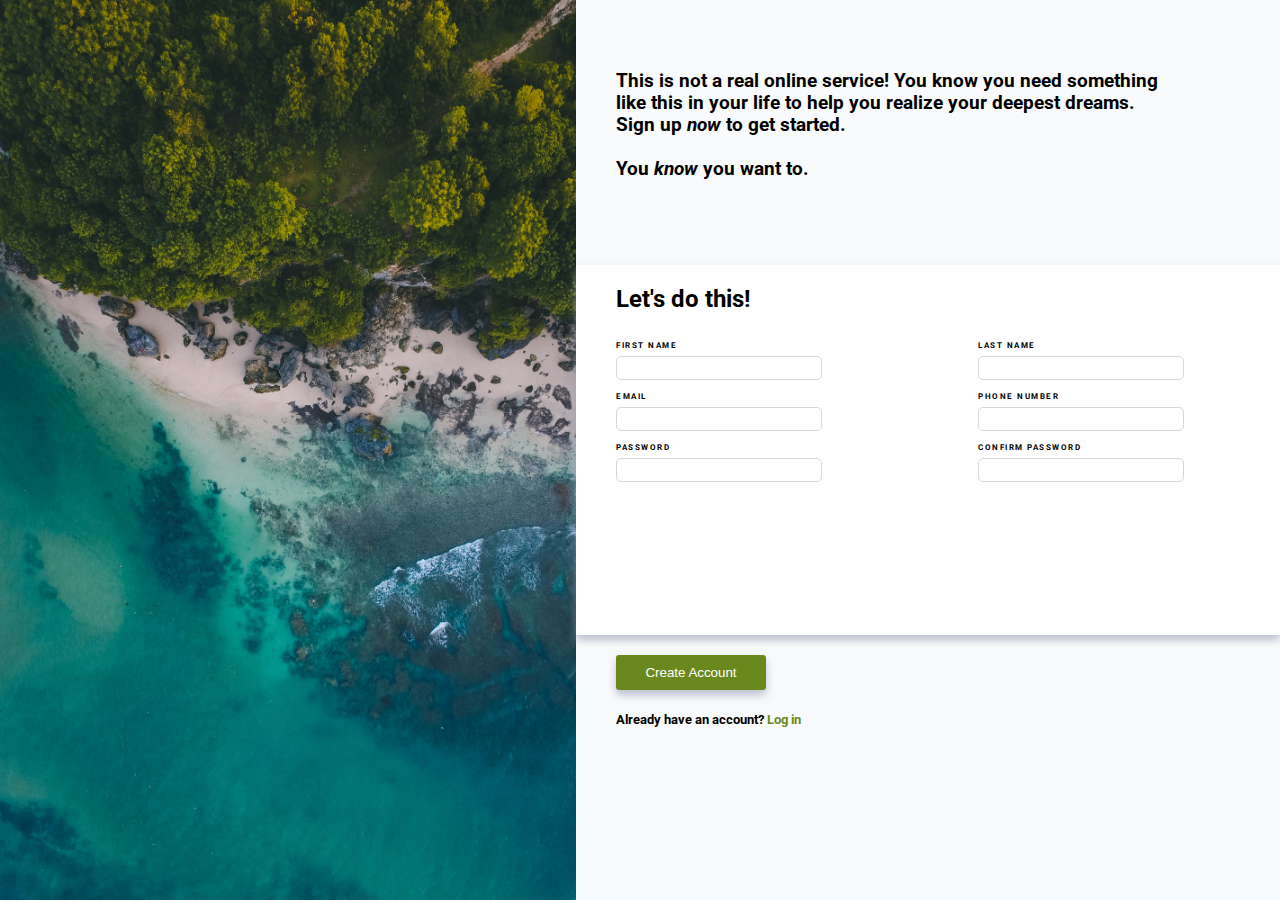
==== sign-up-form.html @ 8eb70d3b "build: implement layout and design for sign up page" ====
<!DOCTYPE html>
<html lang="en">
<head>
    <meta charset="UTF-8">
    <meta http-equiv="X-UA-Compatible" content="IE=edge">
    <meta name="viewport" content="width=device-width, initial-scale=1.0">
    <title>Sign Up</title>
    <link rel="stylesheet" href="./style.css">

    <link rel="preconnect" href="https://fonts.googleapis.com">
    <link rel="preconnect" href="https://fonts.gstatic.com" crossorigin>
    <link href="https://fonts.googleapis.com/css2?family=Pacifico&family=Roboto:ital,wght@0,100;0,300;0,500;1,300&display=swap" rel="stylesheet">
    
</head>
<body>
    
    <div class="image-sidebar">

        <div class="logo-container">

        </div>

    </div>

    <div class="right-side">

        <div class="top-form">
            <h3>
                This is not a real online service! You know you need something<br>like this in your life to help you realize your deepest dreams.<br>Sign up <em>now</em> to get started.<br><br>You <em>know</em> you want to.
            </h3>
        </div>

        <div class="sign-up-form">

            <div class="sign-up-form-child">
                <h2>Let's do this!

                </h2>
            </div>

            <form action="#" method="post" id="signup-form" class="sign-up-form-child1">

                <div class="sign-up-form-child2">
                    <div>
                        <label for="firstname">FIRST NAME<br></label>
                        <input type="text" id="firstname" required>
                    </div>
                    <div>
                        <label for="email">EMAIL<br></label>
                        <input type="email" id="email">
                    </div>
                    <div>
                        <label for="password">PASSWORD<br></label>
                        <input type="password" id="password">
                    </div>
                </div>
                
                <div class="sign-up-form-child3">
                    <div>
                        <label for="lastname">LAST NAME<br></label>
                        <input type="text" id="lastname" required>
                    </div>
                    <div>
                        <label for="phone-number">PHONE NUMBER<br></label>
                        <input type="tel" id="phone-number">
                    </div>
                    <div>
                        <label for="confirm-password">CONFIRM PASSWORD<br></label>
                        <input type="password" id="confirm-password">
                    </div>
                </div>

            </form>
            
        </div>

        <div class="bottom-form">
            <button type="submit" form="signup-form">Create Account</button><br>
            <h5>
                Already have an account? <span><a style="text-decoration: none; color:rgb(105, 137, 31);" href="#">Log in</a></span>
            </h5>
        </div>

    </div>

</body>
</html>
---- style.css ----
:root {
    --main-bg-color: rgb(249,250,251);
    --main-font: 'Roboto', sans-serif;

    font-family: var(--main-font);
}

body {
    height: 100vh;
    margin: 0;
    display: flex;
}

.image-sidebar {
    width: 45vw;
    background-image: url(./Photos/ocean_land.jpg);
    background-size: cover;
}

.image-sidebar > .logo-container{
    position: relative;
    width: 100%;
    height: 100px;
    top: 13%;
}

.right-side{
    width: 55vw;
    display: flex;
    flex-direction: column;
}

.top-form {
    /* border: solid rgb(27, 135, 61) 2px; */
    flex: 1;
}

.sign-up-form {
    /* border: solid rgb(0, 174, 255) 2px; */
    flex: 1.4;
    display: flex;
    flex-direction: column;
    box-shadow: rgba(151, 155, 181, 0.62) 0px 5px 8px;
    z-index: 1;
    
}

.bottom-form {
    /* border: solid red 2px; */
    flex: 1;
}

.sign-up-form-child {
    /* border: solid salmon 2px; */
    padding: -10px;
    
}

.sign-up-form-child > h2 {

    margin-left: 40px;
}

.sign-up-form-child1 {
    /* border: solid rgb(255, 0, 30) 2px; */
    height: 100%;
    display: flex;
    flex-direction: row;
}

.sign-up-form-child2 {
    /* border: solid rgb(30, 255, 0) 2px; */
    flex: 2;
    margin-left: 40px;

}

.sign-up-form-child3 {
    margin-left: 60px;
    /* border: solid rgb(102, 0, 255) 2px; */
    flex: 2;
    
}

label {
    font-size: 0.5rem;
    font-weight: bold;
    letter-spacing: 1.5px;
}

input {
    width: 200px;
    height: 20px;
    /* border-color:#c4c2c2; */
    outline: none;
    border: 1px solid #d8d8d8;
    border-radius: 5px;
    margin: 4px 0;
}

.bottom-form,
.top-form {
    background-color: var(--main-bg-color);
}

.top-form > h3 {
    margin-top: 70px;
    margin-left: 40px;

}
.bottom-form > button {
    margin-top: 20px;
    height: 35px;
    width: 150px;
    border-radius: 3px;
    border: none;
    box-shadow: rgba(151, 155, 181, 0.62) 0px 5px 8px; 
    background-color: rgb(105, 137, 31);
    color: white;
    z-index: 1;

}
.bottom-form > button, h5 {
    margin-left: 40px;
}

input:focus {
    border-color: rgb(28, 97, 216);
    box-shadow: rgba(151, 155, 181, 0.62) 0px 5px 8px;
}
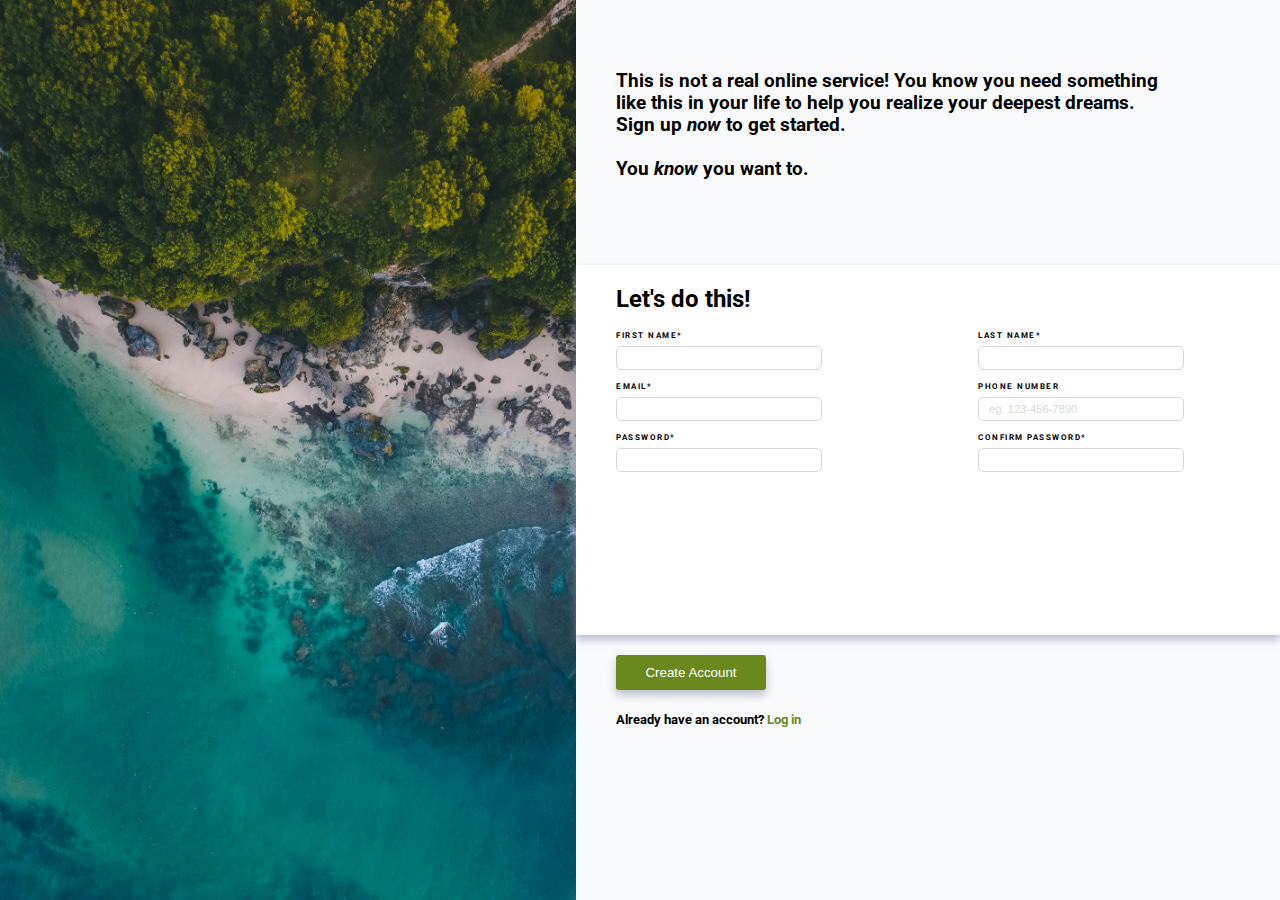
==== commit 9af173d8: "build: password match" ====
--- a/sign-up-form.html
+++ b/sign-up-form.html
@@ -24,7 +24,7 @@
 
     <div class="right-side">
 
-        <div class="top-form">
+        <div class="top-right">
             <h3>
                 This is not a real online service! You know you need something<br>like this in your life to help you realize your deepest dreams.<br>Sign up <em>now</em> to get started.<br><br>You <em>know</em> you want to.
             </h3>
@@ -33,40 +33,39 @@
         <div class="sign-up-form">
 
             <div class="sign-up-form-child">
-                <h2>Let's do this!
-
-                </h2>
+                <h2>Let's do this!</h2>
             </div>
 
             <form action="#" method="post" id="signup-form" class="sign-up-form-child1">
 
                 <div class="sign-up-form-child2">
                     <div>
-                        <label for="firstname">FIRST NAME<br></label>
+                        <label for="firstname">FIRST NAME*<br></label>
                         <input type="text" id="firstname" required>
                     </div>
                     <div>
-                        <label for="email">EMAIL<br></label>
-                        <input type="email" id="email">
+                        <label for="email">EMAIL*<br></label>
+                        <input type="email" id="email" required>
                     </div>
                     <div>
-                        <label for="password">PASSWORD<br></label>
-                        <input type="password" id="password">
+                        <label for="password">PASSWORD*<br></label>
+                        <input type="password" id="password" name="password" required>
                     </div>
+                    <div id="error-msg" style="font-size: 0.5rem; margin:0; font-weight: 400;"></div>
                 </div>
                 
                 <div class="sign-up-form-child3">
                     <div>
-                        <label for="lastname">LAST NAME<br></label>
+                        <label for="lastname">LAST NAME*<br></label>
                         <input type="text" id="lastname" required>
                     </div>
                     <div>
                         <label for="phone-number">PHONE NUMBER<br></label>
-                        <input type="tel" id="phone-number">
+                        <input type="tel" id="phone-number" maxlength="12" pattern="[0-9]{3}[-' '.][0-9]{3}[-' '.][0-9]{4}" placeholder="eg. 123-456-7890" required>
                     </div>
                     <div>
-                        <label for="confirm-password">CONFIRM PASSWORD<br></label>
-                        <input type="password" id="confirm-password">
+                        <label for="confirm-password">CONFIRM PASSWORD*<br></label>
+                        <input type="password" id="confirm-password" name="confirm-password" required>
                     </div>
                 </div>
 
@@ -83,5 +82,54 @@
 
     </div>
 
+    <script>
+
+        let password_value = document.querySelector('#password');
+        let confirmed_password_value = document.querySelector('#confirm-password');
+        let output = document.querySelector('#error-msg');
+        
+        // console.log(password_value.value);
+        // console.log(confirmed_password_value.value);
+    
+        // if (password_value.value == '' || confirmed_password_value.value == ''){
+        //         output.innerHTML = ''
+        //     }
+
+        function check_password() {
+
+            console.log(password_value.value);
+            console.log(confirmed_password_value.value);
+
+         
+            
+            output.innerText = password_value.value == confirmed_password_value.value ? "Passwords match" : "Passwords do not match";
+        }
+
+     
+        confirmed_password_value.addEventListener('keyup', () => { 
+            
+            if (confirmed_password_value.value.length == 0){
+                output.innerHTML = '';
+                
+            }
+            else if (password_value.value.length != 0) {
+                check_password();
+            }
+        });
+
+        password_value.addEventListener('keyup', () => {
+           
+            if (password_value.value.length == 0){
+                output.innerHTML = '';
+                console.log('in')
+            }
+
+            else if (confirmed_password_value.value.length != 0) {
+                check_password();
+            }
+        });
+
+    </script>
+
 </body>
 </html>--- a/style.css
+++ b/style.css
@@ -30,7 +30,7 @@
     flex-direction: column;
 }
 
-.top-form {
+.top-right {
     /* border: solid rgb(27, 135, 61) 2px; */
     flex: 1;
 }
@@ -53,6 +53,7 @@
 .sign-up-form-child {
     /* border: solid salmon 2px; */
     padding: -10px;
+    margin-bottom: -10px;
     
 }
 
@@ -96,14 +97,15 @@
     border: 1px solid #d8d8d8;
     border-radius: 5px;
     margin: 4px 0;
+    text-indent: 8px;
 }
 
 .bottom-form,
-.top-form {
+.top-right {
     background-color: var(--main-bg-color);
 }
 
-.top-form > h3 {
+.top-right > h3 {
     margin-top: 70px;
     margin-left: 40px;
 
@@ -127,4 +129,18 @@
 input:focus {
     border-color: rgb(28, 97, 216);
     box-shadow: rgba(151, 155, 181, 0.62) 0px 5px 8px;
+}
+
+/* input[type="password"]:invalid {
+    border-color: rgb(200, 56, 56);
+} */
+
+input:valid{
+    border-color:rgb(105, 137, 31);
+}
+
+input::placeholder{
+    font-size: 0.7rem;
+    text-indent:8px;
+    color: #d8d8d8;;
 }